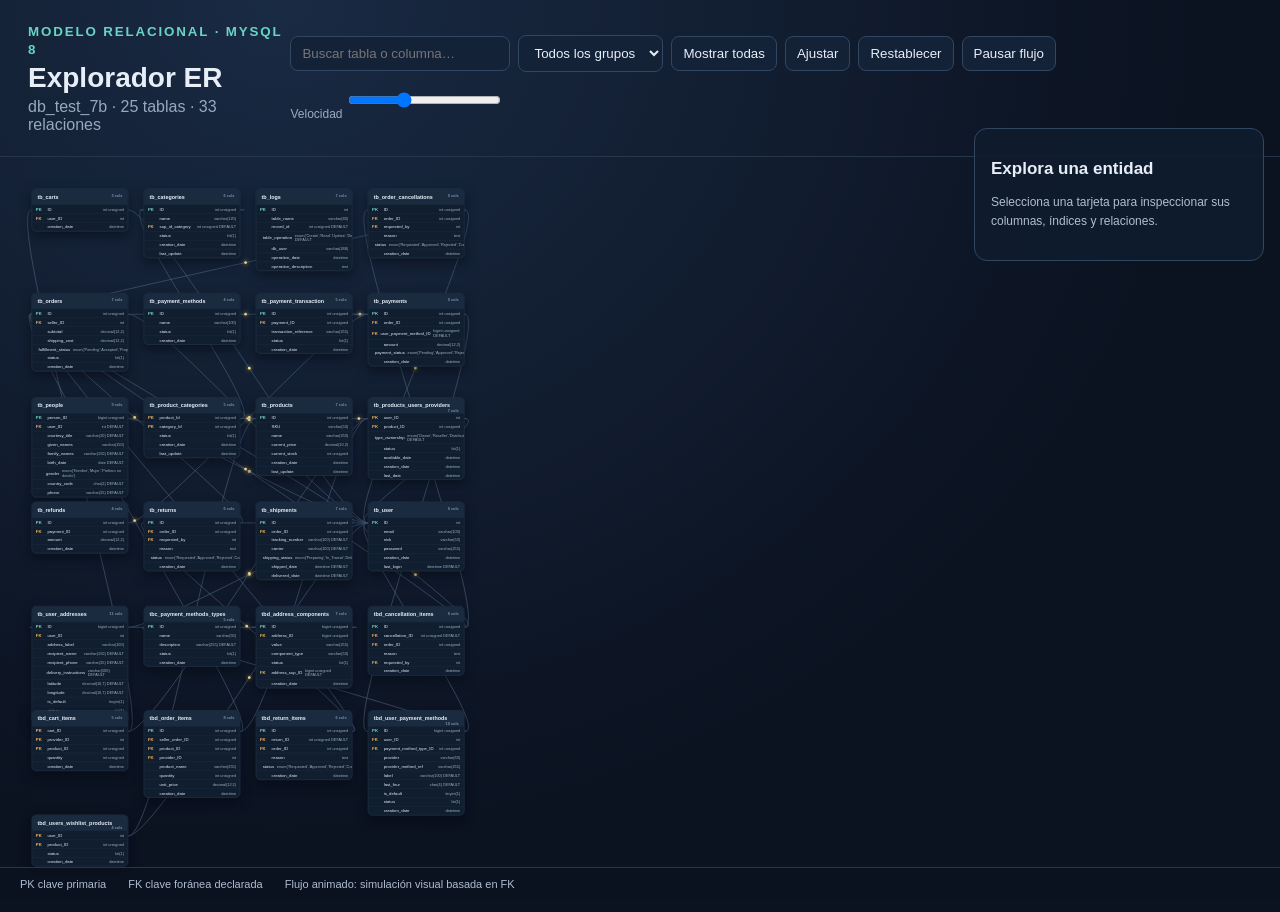
==== Practica03/Diagrama_ER_Interactivo/index.html @ 05bb65c0 "Practica03- Manipulación de Datos en Conexiones Remotas feat: se agrega un nuevo respaldo SQL, el di" ====
﻿<!doctype html><html lang="es"><head><meta charset="utf-8"><meta name="viewport" content="width=device-width,initial-scale=1"><title>Explorador ER · db_test_7b</title><link rel="stylesheet" href="styles.css"></head><body><header><div><small>MODELO RELACIONAL · MYSQL 8</small><h1>Explorador ER</h1><p>db_test_7b <span id="counts"></span></p></div><div class="toolbar"><input id="search" placeholder="Buscar tabla o columna…"><select id="groups"><option value="">Todos los grupos</option></select><button id="show">Mostrar todas</button><button id="fit">Ajustar</button><button id="reset">Restablecer</button><button id="pause">Pausar flujo</button><label>Velocidad <input id="speed" type="range" min=".3" max="2.5" step=".1" value="1"></label></div></header><main><section class="canvas" id="canvas"><div id="world"><svg id="edges"></svg><div id="nodes"></div></div></section><aside id="details"><h2>Explora una entidad</h2><p>Selecciona una tarjeta para inspeccionar sus columnas, índices y relaciones.</p></aside></main><footer><span>PK clave primaria</span><span>FK clave foránea declarada</span><span>Flujo animado: simulación visual basada en FK</span></footer><script src="app.js"></script></body></html>
---- Practica03/Diagrama_ER_Interactivo/styles.css ----
﻿:root{font-family:Inter,Segoe UI,sans-serif;color:#e8eef8;background:#0b1220}*{box-sizing:border-box}body{margin:0;background:radial-gradient(ellipse at 22% 0,#192a43,#0b1220 65%);min-height:100vh}header{padding:22px 28px;display:flex;align-items:center;justify-content:space-between;border-bottom:1px solid #26374c}h1{margin:4px 0;font-size:28px}small{color:#68d5c4;letter-spacing:.14em;font-weight:700}header p{color:#97a9bd;margin:0}.toolbar{display:flex;gap:8px;align-items:center;flex-wrap:wrap}.toolbar input#search{width:220px}input,select,button{background:#142238;border:1px solid #314661;color:#e7eef7;border-radius:8px;padding:9px 11px}button{cursor:pointer}button:hover{background:#203652}label{font-size:12px;color:#9cacc0}.canvas{position:relative;height:calc(100vh - 145px);overflow:hidden;cursor:grab;touch-action:none}.canvas.dragging{cursor:grabbing}#world{position:absolute;left:0;top:0;transform-origin:0 0}#edges{position:absolute;left:0;top:0;overflow:visible;pointer-events:none}#nodes{position:absolute;left:0;top:0}.node{position:absolute;width:250px;border:1px solid #304762;background:#111e30;border-radius:12px;box-shadow:0 12px 28px #03081188;overflow:hidden;animation:appear .55s both}.node.selected{border-color:#57d9c6;box-shadow:0 0 0 2px #57d9c633,0 12px 36px #0008}.node.dim{opacity:.15}.node h3{margin:0;padding:12px 14px;background:#1a2b40;font-size:14px;cursor:move}.node h3 small{float:right;letter-spacing:0;color:#7890aa;font-size:10px}.col{display:flex;gap:7px;align-items:center;padding:5px 10px;border-top:1px solid #1c2c40;font-size:11px}.col .badge{width:23px;color:#77d9c9;font-weight:800}.col.fk .badge{color:#f6b85e}.col em{font-style:normal;color:#9eafc2;margin-left:auto;font-size:10px}.edge{stroke:#49627e;stroke-width:1.6;fill:none;transition:stroke .3s,opacity .3s}.edge.active{stroke:#58d9c7;stroke-width:2.5}.flow{fill:#ffe08a;filter:drop-shadow(0 0 5px #ffd66d)}aside{position:fixed;right:16px;top:128px;width:290px;max-height:72vh;overflow:auto;background:#101d2eec;border:1px solid #314661;border-radius:13px;padding:16px;z-index:5}aside h2{font-size:17px}aside p,aside li{font-size:12px;line-height:1.6;color:#aebed0}footer{position:fixed;bottom:0;padding:10px 20px;background:#0b1220dd;border-top:1px solid #26374c;width:100%;display:flex;gap:22px;font-size:11px;color:#aebed0}@keyframes appear{from{opacity:0;transform:translateY(12px) scale(.98)}to{opacity:1;transform:none}}@media(max-width:900px){header{display:block}.toolbar{margin-top:14px}.canvas{height:calc(100vh - 205px)}aside{position:fixed;top:auto;bottom:40px;right:8px;width:250px;max-height:35vh}}
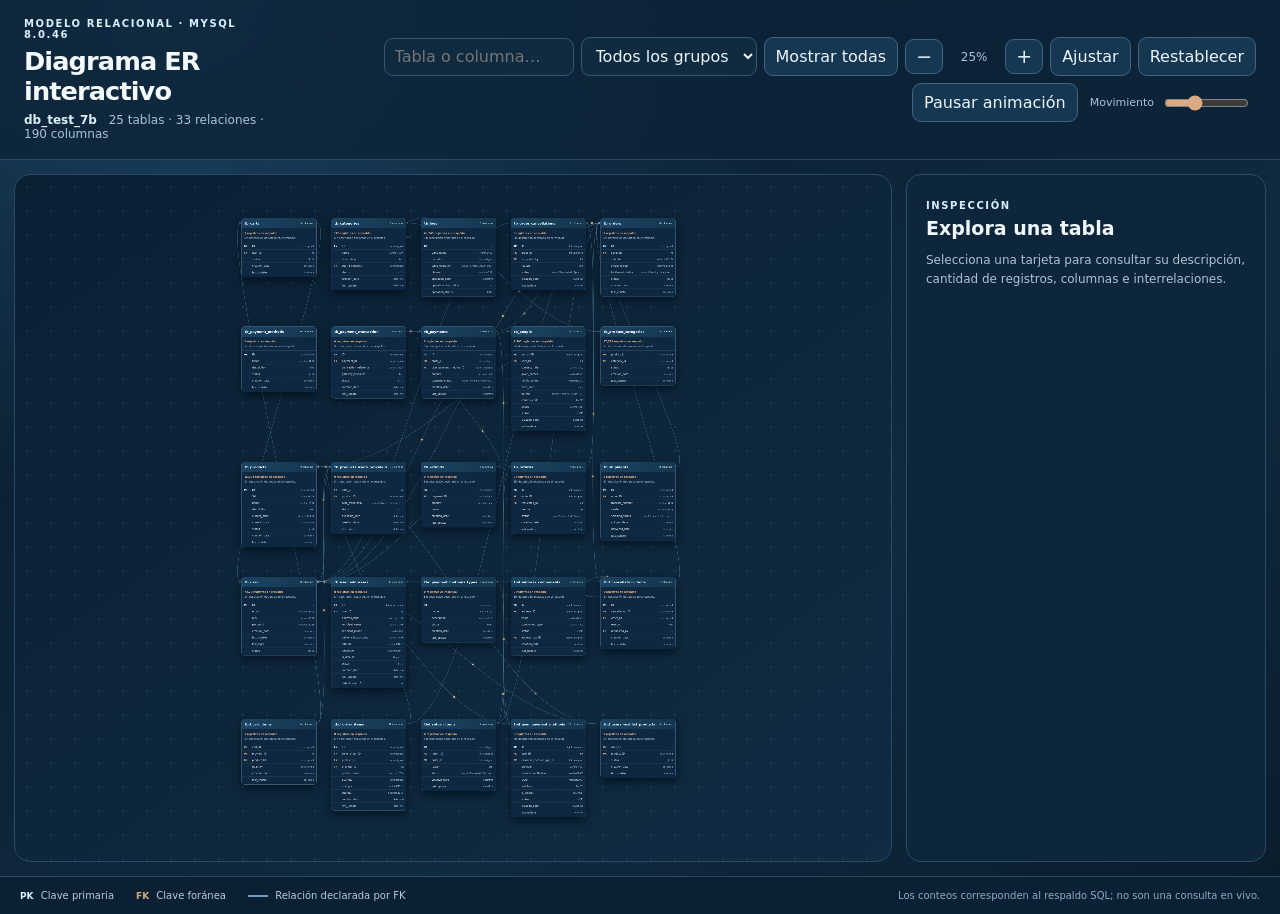
==== commit a31a2553: "Practica03 - Manipulación de Datos en Conexiones Remotas feat: Se modifico el diccionario y diagrama" ====
--- a/Practica03/Diagrama_ER_Interactivo/index.html
+++ b/Practica03/Diagrama_ER_Interactivo/index.html
@@ -1 +1,96 @@
-﻿<!doctype html><html lang="es"><head><meta charset="utf-8"><meta name="viewport" content="width=device-width,initial-scale=1"><title>Explorador ER · db_test_7b</title><link rel="stylesheet" href="styles.css"></head><body><header><div><small>MODELO RELACIONAL · MYSQL 8</small><h1>Explorador ER</h1><p>db_test_7b <span id="counts"></span></p></div><div class="toolbar"><input id="search" placeholder="Buscar tabla o columna…"><select id="groups"><option value="">Todos los grupos</option></select><button id="show">Mostrar todas</button><button id="fit">Ajustar</button><button id="reset">Restablecer</button><button id="pause">Pausar flujo</button><label>Velocidad <input id="speed" type="range" min=".3" max="2.5" step=".1" value="1"></label></div></header><main><section class="canvas" id="canvas"><div id="world"><svg id="edges"></svg><div id="nodes"></div></div></section><aside id="details"><h2>Explora una entidad</h2><p>Selecciona una tarjeta para inspeccionar sus columnas, índices y relaciones.</p></aside></main><footer><span>PK clave primaria</span><span>FK clave foránea declarada</span><span>Flujo animado: simulación visual basada en FK</span></footer><script src="app.js"></script></body></html>
+<!doctype html>
+<html lang="es">
+  <head>
+    <meta charset="utf-8" />
+    <meta name="viewport" content="width=device-width, initial-scale=1" />
+    <meta
+      name="description"
+      content="Diagrama ER interactivo de db_test_7b, contrastado con el respaldo SQL."
+    />
+    <title>Diagrama ER interactivo · db_test_7b</title>
+    <link rel="stylesheet" href="styles.css" />
+  </head>
+  <body>
+    <header class="app-header">
+      <div class="brand">
+        <p class="eyebrow">MODELO RELACIONAL · MYSQL 8.0.46</p>
+        <h1>Diagrama ER interactivo</h1>
+        <p class="subtitle">
+          <strong>db_test_7b</strong>
+          <span id="counts" aria-live="polite">Cargando esquema…</span>
+        </p>
+      </div>
+
+      <div class="toolbar" aria-label="Controles del diagrama">
+        <label class="search-label" for="search">Buscar</label>
+        <input
+          id="search"
+          type="search"
+          placeholder="Tabla o columna…"
+          autocomplete="off"
+        />
+        <select id="groups" aria-label="Filtrar por grupo">
+          <option value="">Todos los grupos</option>
+        </select>
+        <button id="show" type="button">Mostrar todas</button>
+        <button id="zoom-out" type="button" aria-label="Alejar">−</button>
+        <output id="zoom-level" aria-live="polite">100%</output>
+        <button id="zoom-in" type="button" aria-label="Acercar">+</button>
+        <button id="fit" type="button">Ajustar</button>
+        <button id="reset" type="button">Restablecer</button>
+        <button id="pause" type="button" aria-pressed="false">
+          Pausar animación
+        </button>
+        <label class="speed-control" for="speed">
+          Movimiento
+          <input
+            id="speed"
+            type="range"
+            min="0.4"
+            max="2.2"
+            step="0.1"
+            value="1"
+          />
+        </label>
+      </div>
+    </header>
+
+    <main class="workspace">
+      <section
+        class="canvas"
+        id="canvas"
+        aria-label="Lienzo del diagrama; arrastra para desplazar y usa la rueda para acercar"
+      >
+        <div id="world">
+          <svg id="edges" aria-hidden="true"></svg>
+          <div id="nodes"></div>
+        </div>
+        <div id="load-error" class="load-error" role="alert" hidden>
+          No se pudo cargar el esquema. Inicia un servidor local desde esta
+          carpeta y vuelve a abrir la página.
+        </div>
+      </section>
+
+      <aside id="details" class="details-panel" aria-live="polite">
+        <div class="details-empty">
+          <p class="eyebrow">INSPECCIÓN</p>
+          <h2>Explora una tabla</h2>
+          <p>
+            Selecciona una tarjeta para consultar su descripción, cantidad de
+            registros, columnas e interrelaciones.
+          </p>
+        </div>
+      </aside>
+    </main>
+
+    <footer class="legend">
+      <span><b class="legend-key pk">PK</b> Clave primaria</span>
+      <span><b class="legend-key fk">FK</b> Clave foránea</span>
+      <span><i class="legend-line"></i> Relación declarada por FK</span>
+      <span class="legend-note"
+        >Los conteos corresponden al respaldo SQL; no son una consulta en vivo.</span
+      >
+    </footer>
+    <script src="app.js"></script>
+  </body>
+</html>
--- a/Practica03/Diagrama_ER_Interactivo/styles.css
+++ b/Practica03/Diagrama_ER_Interactivo/styles.css
@@ -1 +1,744 @@
-﻿:root{font-family:Inter,Segoe UI,sans-serif;color:#e8eef8;background:#0b1220}*{box-sizing:border-box}body{margin:0;background:radial-gradient(ellipse at 22% 0,#192a43,#0b1220 65%);min-height:100vh}header{padding:22px 28px;display:flex;align-items:center;justify-content:space-between;border-bottom:1px solid #26374c}h1{margin:4px 0;font-size:28px}small{color:#68d5c4;letter-spacing:.14em;font-weight:700}header p{color:#97a9bd;margin:0}.toolbar{display:flex;gap:8px;align-items:center;flex-wrap:wrap}.toolbar input#search{width:220px}input,select,button{background:#142238;border:1px solid #314661;color:#e7eef7;border-radius:8px;padding:9px 11px}button{cursor:pointer}button:hover{background:#203652}label{font-size:12px;color:#9cacc0}.canvas{position:relative;height:calc(100vh - 145px);overflow:hidden;cursor:grab;touch-action:none}.canvas.dragging{cursor:grabbing}#world{position:absolute;left:0;top:0;transform-origin:0 0}#edges{position:absolute;left:0;top:0;overflow:visible;pointer-events:none}#nodes{position:absolute;left:0;top:0}.node{position:absolute;width:250px;border:1px solid #304762;background:#111e30;border-radius:12px;box-shadow:0 12px 28px #03081188;overflow:hidden;animation:appear .55s both}.node.selected{border-color:#57d9c6;box-shadow:0 0 0 2px #57d9c633,0 12px 36px #0008}.node.dim{opacity:.15}.node h3{margin:0;padding:12px 14px;background:#1a2b40;font-size:14px;cursor:move}.node h3 small{float:right;letter-spacing:0;color:#7890aa;font-size:10px}.col{display:flex;gap:7px;align-items:center;padding:5px 10px;border-top:1px solid #1c2c40;font-size:11px}.col .badge{width:23px;color:#77d9c9;font-weight:800}.col.fk .badge{color:#f6b85e}.col em{font-style:normal;color:#9eafc2;margin-left:auto;font-size:10px}.edge{stroke:#49627e;stroke-width:1.6;fill:none;transition:stroke .3s,opacity .3s}.edge.active{stroke:#58d9c7;stroke-width:2.5}.flow{fill:#ffe08a;filter:drop-shadow(0 0 5px #ffd66d)}aside{position:fixed;right:16px;top:128px;width:290px;max-height:72vh;overflow:auto;background:#101d2eec;border:1px solid #314661;border-radius:13px;padding:16px;z-index:5}aside h2{font-size:17px}aside p,aside li{font-size:12px;line-height:1.6;color:#aebed0}footer{position:fixed;bottom:0;padding:10px 20px;background:#0b1220dd;border-top:1px solid #26374c;width:100%;display:flex;gap:22px;font-size:11px;color:#aebed0}@keyframes appear{from{opacity:0;transform:translateY(12px) scale(.98)}to{opacity:1;transform:none}}@media(max-width:900px){header{display:block}.toolbar{margin-top:14px}.canvas{height:calc(100vh - 205px)}aside{position:fixed;top:auto;bottom:40px;right:8px;width:250px;max-height:35vh}}
+:root {
+  color-scheme: dark;
+  --navy: #12304a;
+  --navy-deep: #0a1b2b;
+  --navy-card: #102943;
+  --blue: #2474a6;
+  --blue-bright: #5aa6d3;
+  --blue-light: #dceffc;
+  --coffee: #9a6947;
+  --coffee-light: #d9aa83;
+  --ink: #eaf4fb;
+  --muted: #adc3d4;
+  --line: #31536f;
+  --speed: 1;
+  font-family:
+    Inter, ui-sans-serif, system-ui, -apple-system, BlinkMacSystemFont, "Segoe UI",
+    sans-serif;
+  color: var(--ink);
+  background: var(--navy-deep);
+}
+
+* {
+  box-sizing: border-box;
+}
+
+body {
+  min-width: 320px;
+  min-height: 100vh;
+  margin: 0;
+  background:
+    radial-gradient(ellipse at 14% 0%, #1b4566 0, transparent 40%),
+    linear-gradient(145deg, #0a1b2b, #102a40 65%, #0b1c2c);
+}
+
+button,
+input,
+select {
+  font: inherit;
+}
+
+button,
+select,
+input {
+  color: var(--ink);
+}
+
+button {
+  border: 1px solid #41647f;
+  border-radius: 9px;
+  background: #163752;
+  padding: 9px 11px;
+  cursor: pointer;
+  transition:
+    background 180ms ease,
+    border-color 180ms ease,
+    transform 180ms ease;
+}
+
+button:hover {
+  border-color: var(--blue-bright);
+  background: #1e4a6a;
+}
+
+button:active {
+  transform: translateY(1px);
+}
+
+button:focus-visible,
+input:focus-visible,
+select:focus-visible {
+  outline: 2px solid var(--blue-light);
+  outline-offset: 2px;
+}
+
+.app-header {
+  min-height: 132px;
+  display: flex;
+  align-items: center;
+  justify-content: space-between;
+  gap: 24px;
+  padding: 18px 24px;
+  border-bottom: 1px solid #294862;
+  background: #0d2438cc;
+  backdrop-filter: blur(14px);
+}
+
+.brand {
+  min-width: 250px;
+}
+
+.eyebrow {
+  margin: 0 0 6px;
+  color: var(--blue-light);
+  font-size: 10px;
+  font-weight: 800;
+  letter-spacing: 0.16em;
+}
+
+h1 {
+  margin: 0;
+  color: #f4f9fd;
+  font-size: clamp(22px, 2vw, 29px);
+  letter-spacing: -0.035em;
+}
+
+.subtitle {
+  margin: 7px 0 0;
+  color: var(--muted);
+  font-size: 12px;
+}
+
+.subtitle strong {
+  color: var(--blue-light);
+}
+
+#counts {
+  margin-left: 8px;
+}
+
+.toolbar {
+  display: flex;
+  align-items: center;
+  justify-content: flex-end;
+  gap: 7px;
+  flex-wrap: wrap;
+}
+
+.toolbar input,
+.toolbar select {
+  min-height: 38px;
+  border: 1px solid #355873;
+  border-radius: 9px;
+  background: #102a40;
+  padding: 8px 10px;
+}
+
+.toolbar input#search {
+  width: 190px;
+}
+
+.search-label {
+  position: absolute;
+  width: 1px;
+  height: 1px;
+  padding: 0;
+  overflow: hidden;
+  clip: rect(0, 0, 0, 0);
+  white-space: nowrap;
+  border: 0;
+}
+
+#zoom-out,
+#zoom-in {
+  min-width: 38px;
+  padding: 7px;
+  color: var(--blue-light);
+  font-size: 19px;
+  line-height: 1;
+}
+
+#zoom-level {
+  min-width: 48px;
+  color: var(--muted);
+  text-align: center;
+  font-variant-numeric: tabular-nums;
+  font-size: 12px;
+}
+
+.speed-control {
+  display: flex;
+  align-items: center;
+  gap: 8px;
+  padding: 0 5px;
+  color: var(--muted);
+  font-size: 11px;
+}
+
+.speed-control input {
+  width: 85px;
+  min-height: auto;
+  padding: 0;
+  accent-color: var(--coffee-light);
+}
+
+.workspace {
+  display: grid;
+  grid-template-columns: minmax(0, 1fr) 360px;
+  gap: 14px;
+  min-height: 0;
+  height: calc(100vh - 184px);
+  padding: 14px;
+}
+
+.canvas {
+  position: relative;
+  min-width: 0;
+  min-height: 360px;
+  overflow: hidden;
+  border: 1px solid #294a65;
+  border-radius: 16px;
+  background-color: #0e263a;
+  background-image:
+    radial-gradient(#8eb3cc24 1px, transparent 1px),
+    linear-gradient(145deg, #0b2033, #102b42);
+  background-size:
+    24px 24px,
+    auto;
+  cursor: grab;
+  touch-action: none;
+}
+
+.canvas.dragging {
+  cursor: grabbing;
+}
+
+#world {
+  position: absolute;
+  inset: 0 auto auto 0;
+  transform-origin: 0 0;
+  will-change: transform;
+}
+
+#edges,
+#nodes {
+  position: absolute;
+  inset: 0 auto auto 0;
+}
+
+#edges {
+  overflow: visible;
+}
+
+.edge {
+  fill: none;
+  stroke: #6f9dbb;
+  stroke-width: 1.7;
+  opacity: 0.42;
+  pointer-events: stroke;
+  cursor: pointer;
+  transition:
+    opacity 180ms ease,
+    stroke 180ms ease,
+    stroke-width 180ms ease;
+}
+
+.edge:hover,
+.edge.active {
+  stroke: var(--blue-light);
+  stroke-width: 2.8;
+  opacity: 0.96;
+}
+
+.edge.selected-relation {
+  stroke: var(--coffee-light);
+  stroke-width: 4;
+  opacity: 1;
+}
+
+.edge.muted {
+  opacity: 0.08;
+}
+
+.edge.filtered-edge {
+  opacity: 0.035;
+  pointer-events: none;
+}
+
+.edge-arrow {
+  fill: #8cb7d2;
+}
+
+.flow-particle {
+  fill: var(--coffee-light);
+  filter: drop-shadow(0 0 5px #d9aa83aa);
+  pointer-events: none;
+}
+
+.node {
+  position: absolute;
+  width: 300px;
+  overflow: hidden;
+  border: 1px solid #395a74;
+  border-radius: 12px;
+  background: #102943f5;
+  box-shadow: 0 15px 34px #020b13a8;
+  animation: enter-node calc(440ms / var(--speed)) cubic-bezier(0.2, 0.7, 0.2, 1)
+    both;
+  transition:
+    opacity 180ms ease,
+    border-color 180ms ease,
+    box-shadow 180ms ease,
+    filter 180ms ease;
+}
+
+.node.selected {
+  z-index: 2;
+  border-color: var(--blue-light);
+  box-shadow:
+    0 0 0 2px #75b7de67,
+    0 18px 45px #020b13bb;
+}
+
+.node.related {
+  border-color: var(--coffee);
+  box-shadow: 0 0 0 1px #9a694762;
+}
+
+.node.dim {
+  opacity: 0.24;
+}
+
+.node.filtered-out {
+  display: none;
+}
+
+.node-heading {
+  width: 100%;
+  min-height: 40px;
+  display: flex;
+  align-items: center;
+  justify-content: space-between;
+  gap: 8px;
+  padding: 10px 12px;
+  border: 0;
+  border-radius: 0;
+  background: linear-gradient(105deg, #1b4564, #153750);
+  text-align: left;
+  cursor: grab;
+}
+
+.node-heading:active {
+  cursor: grabbing;
+}
+
+.node-title {
+  overflow-wrap: anywhere;
+  color: #eff8ff;
+  font-size: 13px;
+  font-weight: 750;
+}
+
+.node-column-count {
+  flex: 0 0 auto;
+  color: var(--blue-light);
+  font-size: 9px;
+  white-space: nowrap;
+}
+
+.node-summary {
+  padding: 8px 11px 9px;
+  border-bottom: 1px solid #26445c;
+}
+
+.record-count {
+  color: var(--coffee-light);
+  font-size: 10px;
+  font-weight: 750;
+}
+
+.node-description {
+  margin: 5px 0 0;
+  color: #b9ccda;
+  font-size: 10px;
+  line-height: 1.42;
+}
+
+.column-list {
+  padding: 3px 0 5px;
+}
+
+.column-row {
+  min-height: 26px;
+  display: grid;
+  grid-template-columns: 27px minmax(0, 1fr) auto;
+  align-items: center;
+  gap: 5px;
+  padding: 3px 10px;
+  border-bottom: 1px solid #1c374d;
+  transition: background 150ms ease;
+}
+
+.column-row:last-child {
+  border-bottom: 0;
+}
+
+.column-row.match-column {
+  background: #9a694744;
+  box-shadow: inset 3px 0 var(--coffee-light);
+}
+
+.column-badge {
+  color: transparent;
+  font-size: 9px;
+  font-weight: 850;
+}
+
+.column-badge.pk {
+  color: var(--blue-light);
+}
+
+.column-badge.fk {
+  color: var(--coffee-light);
+}
+
+.column-name {
+  overflow-wrap: anywhere;
+  color: #e2edf5;
+  font-size: 10px;
+}
+
+.column-type {
+  max-width: 125px;
+  overflow: hidden;
+  color: #9eb8cb;
+  font-size: 9px;
+  font-style: normal;
+  text-overflow: ellipsis;
+  white-space: nowrap;
+}
+
+.details-panel {
+  min-width: 0;
+  height: 100%;
+  overflow: auto;
+  border: 1px solid #2c4c66;
+  border-radius: 15px;
+  background: #0e263bf2;
+  padding: 17px;
+  scrollbar-color: #45667f transparent;
+  scrollbar-width: thin;
+}
+
+.details-empty {
+  padding: 8px 2px;
+}
+
+.details-empty h2,
+.details-panel h2 {
+  margin: 4px 0 9px;
+  color: #f0f7fc;
+  font-size: 19px;
+  overflow-wrap: anywhere;
+}
+
+.details-empty p:last-child,
+.details-description,
+.muted-text {
+  color: var(--muted);
+  font-size: 12px;
+  line-height: 1.55;
+}
+
+.details-top {
+  display: flex;
+  align-items: flex-start;
+  justify-content: space-between;
+  gap: 12px;
+}
+
+.details-top .eyebrow {
+  margin-bottom: 3px;
+}
+
+.close-details {
+  width: 32px;
+  min-width: 32px;
+  padding: 5px;
+  color: var(--blue-light);
+  font-size: 21px;
+  line-height: 1;
+}
+
+.details-count {
+  margin: 3px 0 10px;
+  padding: 9px 10px;
+  border: 1px solid #7c573e;
+  border-radius: 9px;
+  background: #533c2d66;
+  color: var(--coffee-light);
+  font-size: 12px;
+  font-weight: 750;
+}
+
+.details-count.unverified {
+  border-color: #617082;
+  background: #33485a55;
+  color: #c5d0d8;
+}
+
+.details-description {
+  margin: 0 0 12px;
+}
+
+.table-meta {
+  display: grid;
+  grid-template-columns: 65px minmax(0, 1fr);
+  gap: 6px 9px;
+  margin: 0 0 18px;
+  padding: 10px;
+  border-radius: 9px;
+  background: #142f46;
+  font-size: 10px;
+}
+
+.table-meta dt {
+  color: var(--blue-light);
+  font-weight: 750;
+}
+
+.table-meta dd {
+  min-width: 0;
+  margin: 0;
+  color: #c1d2df;
+  overflow-wrap: anywhere;
+}
+
+.details-panel h3 {
+  margin: 18px 0 8px;
+  color: var(--blue-light);
+  font-size: 12px;
+  letter-spacing: 0.04em;
+}
+
+.detail-column {
+  margin: 0 0 7px;
+  padding: 9px 10px;
+  border: 1px solid #294861;
+  border-radius: 9px;
+  background: #112b42;
+}
+
+.detail-column-header {
+  display: flex;
+  align-items: baseline;
+  justify-content: space-between;
+  gap: 8px;
+  margin-bottom: 5px;
+  overflow-wrap: anywhere;
+  color: #eff7fc;
+  font-size: 11px;
+}
+
+.detail-key-flags {
+  flex: 0 0 auto;
+  color: var(--coffee-light);
+  font-size: 9px;
+  font-weight: 800;
+}
+
+.detail-line {
+  margin: 3px 0;
+  color: #b7cad8;
+  font-size: 10px;
+  line-height: 1.45;
+  overflow-wrap: anywhere;
+}
+
+.detail-line span:first-child {
+  color: var(--blue-light);
+  font-weight: 700;
+}
+
+.relation-list {
+  display: grid;
+  gap: 7px;
+  margin: 0;
+  padding: 0;
+  list-style: none;
+}
+
+.relation-list li {
+  padding: 8px 9px;
+  border-left: 2px solid var(--coffee);
+  background: #152e43;
+}
+
+.relation-button {
+  width: 100%;
+  border: 0;
+  background: transparent;
+  padding: 0;
+  color: var(--blue-light);
+  text-align: left;
+  overflow-wrap: anywhere;
+  font-size: 10px;
+}
+
+.relation-button:hover {
+  border-color: transparent;
+  background: transparent;
+  color: white;
+  text-decoration: underline;
+}
+
+.relation-list small {
+  display: block;
+  margin-top: 5px;
+  color: var(--muted);
+  font-size: 9px;
+  line-height: 1.45;
+}
+
+.legend {
+  min-height: 38px;
+  display: flex;
+  align-items: center;
+  flex-wrap: wrap;
+  gap: 10px 22px;
+  padding: 7px 20px;
+  border-top: 1px solid #294862;
+  background: #0b2033;
+  color: #bbcad6;
+  font-size: 10px;
+}
+
+.legend-key {
+  display: inline-block;
+  margin-right: 4px;
+  font-size: 9px;
+}
+
+.legend-key.pk {
+  color: var(--blue-light);
+}
+
+.legend-key.fk {
+  color: var(--coffee-light);
+}
+
+.legend-line {
+  display: inline-block;
+  width: 20px;
+  margin-right: 4px;
+  border-top: 2px solid #6f9dbb;
+  vertical-align: middle;
+}
+
+.legend-note {
+  margin-left: auto;
+  color: #91aabd;
+}
+
+.load-error {
+  position: absolute;
+  inset: 20px 20px auto;
+  z-index: 4;
+  padding: 14px;
+  border: 1px solid #b9855e;
+  border-radius: 10px;
+  background: #432f24;
+  color: #f5ddc9;
+}
+
+.load-error[hidden] {
+  display: none;
+}
+
+@keyframes enter-node {
+  from {
+    opacity: 0;
+    transform: translateY(12px) scale(0.985);
+  }
+  to {
+    opacity: 1;
+    transform: translateY(0) scale(1);
+  }
+}
+
+@media (max-width: 1180px) {
+  .app-header {
+    align-items: flex-start;
+    flex-direction: column;
+    gap: 12px;
+  }
+
+  .toolbar {
+    justify-content: flex-start;
+  }
+
+  .workspace {
+    height: calc(100vh - 220px);
+    grid-template-columns: minmax(0, 1fr) 320px;
+  }
+}
+
+@media (max-width: 760px) {
+  .app-header {
+    padding: 16px;
+  }
+
+  .brand {
+    min-width: 0;
+  }
+
+  .toolbar {
+    gap: 6px;
+  }
+
+  .toolbar input#search {
+    flex: 1 1 170px;
+  }
+
+  .speed-control {
+    padding: 4px 0;
+  }
+
+  .workspace {
+    display: flex;
+    height: auto;
+    flex-direction: column;
+    padding: 10px;
+  }
+
+  .canvas {
+    height: 62vh;
+    min-height: 420px;
+    flex: 0 0 auto;
+  }
+
+  .details-panel {
+    height: auto;
+    max-height: 52vh;
+  }
+
+  .legend {
+    padding: 10px 14px;
+  }
+
+  .legend-note {
+    flex-basis: 100%;
+    margin-left: 0;
+  }
+}
+
+@media (prefers-reduced-motion: reduce) {
+  *,
+  *::before,
+  *::after {
+    scroll-behavior: auto !important;
+    animation-duration: 0.01ms !important;
+    animation-iteration-count: 1 !important;
+    transition-duration: 0.01ms !important;
+  }
+}
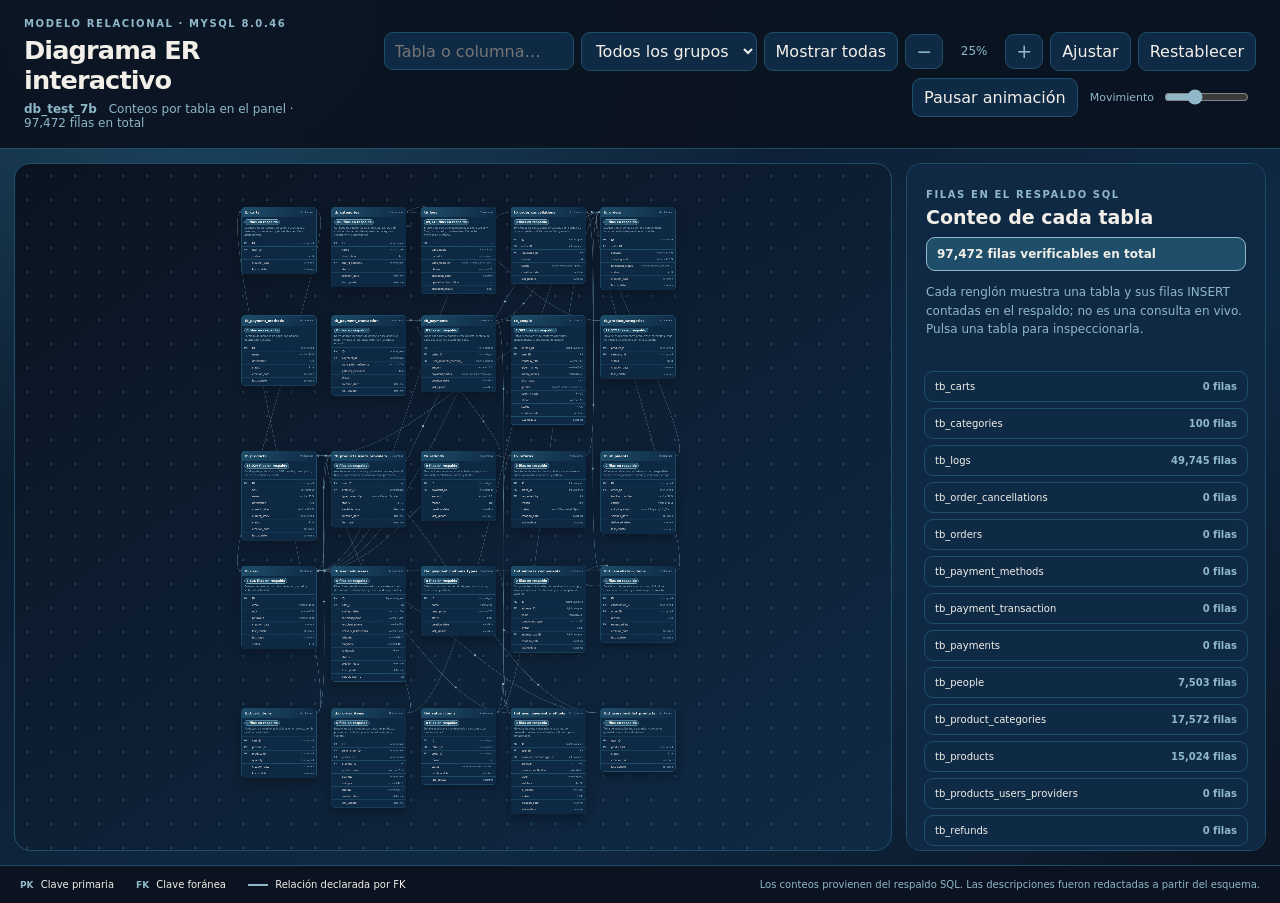
==== commit 2a0e758b: "Practica03 - Manipulación de Datos en Conexiones Remotas feat: Se modifico el diccionario y diagrama" ====
--- a/Practica03/Diagrama_ER_Interactivo/index.html
+++ b/Practica03/Diagrama_ER_Interactivo/index.html
@@ -76,8 +76,8 @@
           <p class="eyebrow">INSPECCIÓN</p>
           <h2>Explora una tabla</h2>
           <p>
-            Selecciona una tarjeta para consultar su descripción, cantidad de
-            registros, columnas e interrelaciones.
+            Consulta aquí el conteo verificable de cada tabla. Selecciona una
+            tarjeta para ver sus columnas e interrelaciones.
           </p>
         </div>
       </aside>
@@ -88,7 +88,7 @@
       <span><b class="legend-key fk">FK</b> Clave foránea</span>
       <span><i class="legend-line"></i> Relación declarada por FK</span>
       <span class="legend-note"
-        >Los conteos corresponden al respaldo SQL; no son una consulta en vivo.</span
+        >Los conteos provienen del respaldo SQL. Las descripciones fueron redactadas a partir del esquema.</span
       >
     </footer>
     <script src="app.js"></script>
--- a/Practica03/Diagrama_ER_Interactivo/styles.css
+++ b/Practica03/Diagrama_ER_Interactivo/styles.css
@@ -1,16 +1,15 @@
 :root {
   color-scheme: dark;
-  --navy: #12304a;
-  --navy-deep: #0a1b2b;
-  --navy-card: #102943;
-  --blue: #2474a6;
-  --blue-bright: #5aa6d3;
-  --blue-light: #dceffc;
-  --coffee: #9a6947;
-  --coffee-light: #d9aa83;
-  --ink: #eaf4fb;
-  --muted: #adc3d4;
-  --line: #31536f;
+  --navy: #0F2A45;
+  --navy-deep: #0B1320;
+  --navy-card: #0F2A45;
+  --blue: #1E4E6A;
+  --blue-bright: #8FB8C9;
+  --blue-light: #8FB8C9;
+  --accent: #8FB8C9;
+  --ink: #F2EFE9;
+  --muted: #8FB8C9;
+  --line: #1E4E6A;
   --speed: 1;
   font-family:
     Inter, ui-sans-serif, system-ui, -apple-system, BlinkMacSystemFont, "Segoe UI",
@@ -28,8 +27,8 @@
   min-height: 100vh;
   margin: 0;
   background:
-    radial-gradient(ellipse at 14% 0%, #1b4566 0, transparent 40%),
-    linear-gradient(145deg, #0a1b2b, #102a40 65%, #0b1c2c);
+    radial-gradient(ellipse at 14% 0%, #1E4E6A 0, transparent 40%),
+    linear-gradient(145deg, #0B1320, #0F2A45 65%, #0B1320);
 }
 
 button,
@@ -45,9 +44,9 @@
 }
 
 button {
-  border: 1px solid #41647f;
+  border: 1px solid #1E4E6A;
   border-radius: 9px;
-  background: #163752;
+  background: #0F2A45;
   padding: 9px 11px;
   cursor: pointer;
   transition:
@@ -58,7 +57,7 @@
 
 button:hover {
   border-color: var(--blue-bright);
-  background: #1e4a6a;
+  background: #1E4E6A;
 }
 
 button:active {
@@ -79,8 +78,8 @@
   justify-content: space-between;
   gap: 24px;
   padding: 18px 24px;
-  border-bottom: 1px solid #294862;
-  background: #0d2438cc;
+  border-bottom: 1px solid #1E4E6A;
+  background: #0B1320ee;
   backdrop-filter: blur(14px);
 }
 
@@ -98,7 +97,7 @@
 
 h1 {
   margin: 0;
-  color: #f4f9fd;
+  color: #F2EFE9;
   font-size: clamp(22px, 2vw, 29px);
   letter-spacing: -0.035em;
 }
@@ -128,9 +127,9 @@
 .toolbar input,
 .toolbar select {
   min-height: 38px;
-  border: 1px solid #355873;
+  border: 1px solid #1E4E6A;
   border-radius: 9px;
-  background: #102a40;
+  background: #0F2A45;
   padding: 8px 10px;
 }
 
@@ -179,7 +178,7 @@
   width: 85px;
   min-height: auto;
   padding: 0;
-  accent-color: var(--coffee-light);
+  accent-color: var(--accent);
 }
 
 .workspace {
@@ -196,12 +195,12 @@
   min-width: 0;
   min-height: 360px;
   overflow: hidden;
-  border: 1px solid #294a65;
+  border: 1px solid #1E4E6A;
   border-radius: 16px;
-  background-color: #0e263a;
+  background-color: #0B1320;
   background-image:
-    radial-gradient(#8eb3cc24 1px, transparent 1px),
-    linear-gradient(145deg, #0b2033, #102b42);
+    radial-gradient(#8FB8C933 1px, transparent 1px),
+    linear-gradient(145deg, #0B1320, #0F2A45);
   background-size:
     24px 24px,
     auto;
@@ -232,7 +231,7 @@
 
 .edge {
   fill: none;
-  stroke: #6f9dbb;
+  stroke: #8FB8C9;
   stroke-width: 1.7;
   opacity: 0.42;
   pointer-events: stroke;
@@ -251,7 +250,7 @@
 }
 
 .edge.selected-relation {
-  stroke: var(--coffee-light);
+  stroke: var(--accent);
   stroke-width: 4;
   opacity: 1;
 }
@@ -266,12 +265,12 @@
 }
 
 .edge-arrow {
-  fill: #8cb7d2;
+  fill: #8FB8C9;
 }
 
 .flow-particle {
-  fill: var(--coffee-light);
-  filter: drop-shadow(0 0 5px #d9aa83aa);
+  fill: var(--accent);
+  filter: drop-shadow(0 0 5px #8FB8C988);
   pointer-events: none;
 }
 
@@ -279,10 +278,10 @@
   position: absolute;
   width: 300px;
   overflow: hidden;
-  border: 1px solid #395a74;
+  border: 1px solid #1E4E6A;
   border-radius: 12px;
-  background: #102943f5;
-  box-shadow: 0 15px 34px #020b13a8;
+  background: #0F2A45f5;
+  box-shadow: 0 15px 34px #0B1320a8;
   animation: enter-node calc(440ms / var(--speed)) cubic-bezier(0.2, 0.7, 0.2, 1)
     both;
   transition:
@@ -296,13 +295,13 @@
   z-index: 2;
   border-color: var(--blue-light);
   box-shadow:
-    0 0 0 2px #75b7de67,
-    0 18px 45px #020b13bb;
+    0 0 0 2px #8FB8C967,
+    0 18px 45px #0B1320bb;
 }
 
 .node.related {
-  border-color: var(--coffee);
-  box-shadow: 0 0 0 1px #9a694762;
+  border-color: var(--accent);
+  box-shadow: 0 0 0 1px #8FB8C962;
 }
 
 .node.dim {
@@ -323,7 +322,7 @@
   padding: 10px 12px;
   border: 0;
   border-radius: 0;
-  background: linear-gradient(105deg, #1b4564, #153750);
+  background: linear-gradient(105deg, #1E4E6A, #0F2A45);
   text-align: left;
   cursor: grab;
 }
@@ -334,7 +333,7 @@
 
 .node-title {
   overflow-wrap: anywhere;
-  color: #eff8ff;
+  color: #F2EFE9;
   font-size: 13px;
   font-weight: 750;
 }
@@ -348,18 +347,26 @@
 
 .node-summary {
   padding: 8px 11px 9px;
-  border-bottom: 1px solid #26445c;
+  border-bottom: 1px solid #1E4E6A;
 }
 
 .record-count {
-  color: var(--coffee-light);
-  font-size: 10px;
+  display: inline-flex;
+  align-items: center;
+  min-height: 22px;
+  padding: 3px 7px;
+  border: 1px solid #8FB8C9;
+  border-radius: 999px;
+  background: #1E4E6A;
+  color: #F2EFE9;
+  font-size: 12px;
   font-weight: 750;
+  line-height: 1.2;
 }
 
 .node-description {
   margin: 5px 0 0;
-  color: #b9ccda;
+  color: #8FB8C9;
   font-size: 10px;
   line-height: 1.42;
 }
@@ -375,7 +382,7 @@
   align-items: center;
   gap: 5px;
   padding: 3px 10px;
-  border-bottom: 1px solid #1c374d;
+  border-bottom: 1px solid #1E4E6A;
   transition: background 150ms ease;
 }
 
@@ -384,8 +391,8 @@
 }
 
 .column-row.match-column {
-  background: #9a694744;
-  box-shadow: inset 3px 0 var(--coffee-light);
+  background: #8FB8C944;
+  box-shadow: inset 3px 0 var(--accent);
 }
 
 .column-badge {
@@ -399,19 +406,19 @@
 }
 
 .column-badge.fk {
-  color: var(--coffee-light);
+  color: var(--accent);
 }
 
 .column-name {
   overflow-wrap: anywhere;
-  color: #e2edf5;
+  color: #F2EFE9;
   font-size: 10px;
 }
 
 .column-type {
   max-width: 125px;
   overflow: hidden;
-  color: #9eb8cb;
+  color: #8FB8C9;
   font-size: 9px;
   font-style: normal;
   text-overflow: ellipsis;
@@ -422,11 +429,11 @@
   min-width: 0;
   height: 100%;
   overflow: auto;
-  border: 1px solid #2c4c66;
+  border: 1px solid #1E4E6A;
   border-radius: 15px;
-  background: #0e263bf2;
+  background: #0F2A45f2;
   padding: 17px;
-  scrollbar-color: #45667f transparent;
+  scrollbar-color: #1E4E6A transparent;
   scrollbar-width: thin;
 }
 
@@ -437,7 +444,7 @@
 .details-empty h2,
 .details-panel h2 {
   margin: 4px 0 9px;
-  color: #f0f7fc;
+  color: #F2EFE9;
   font-size: 19px;
   overflow-wrap: anywhere;
 }
@@ -470,21 +477,65 @@
   line-height: 1;
 }
 
+.overview-button {
+  flex: 0 0 auto;
+  padding: 6px 8px;
+  color: var(--blue-light);
+  font-size: 10px;
+}
+
+.table-count-list {
+  display: grid;
+  gap: 6px;
+  margin-top: 12px;
+}
+
+.table-count-row {
+  display: flex;
+  align-items: center;
+  justify-content: space-between;
+  gap: 8px;
+  min-width: 0;
+  padding: 9px 10px;
+  border-color: #1E4E6A;
+  background: #0F2A45;
+  text-align: left;
+}
+
+.table-count-row:hover {
+  border-color: var(--accent);
+  background: #1E4E6A;
+}
+
+.table-count-name {
+  min-width: 0;
+  overflow-wrap: anywhere;
+  color: #F2EFE9;
+  font-size: 10px;
+}
+
+.table-count-value {
+  flex: 0 0 auto;
+  color: var(--accent);
+  font-size: 10px;
+  font-variant-numeric: tabular-nums;
+}
+
 .details-count {
   margin: 3px 0 10px;
   padding: 9px 10px;
-  border: 1px solid #7c573e;
+  border: 1px solid #8FB8C9;
   border-radius: 9px;
-  background: #533c2d66;
-  color: var(--coffee-light);
+  background: #1E4E6A;
+  color: #F2EFE9;
   font-size: 12px;
   font-weight: 750;
 }
 
 .details-count.unverified {
-  border-color: #617082;
-  background: #33485a55;
-  color: #c5d0d8;
+  border-color: #1E4E6A;
+  background: #0B1320;
+  color: #8FB8C9;
 }
 
 .details-description {
@@ -498,7 +549,7 @@
   margin: 0 0 18px;
   padding: 10px;
   border-radius: 9px;
-  background: #142f46;
+  background: #0B1320;
   font-size: 10px;
 }
 
@@ -510,7 +561,7 @@
 .table-meta dd {
   min-width: 0;
   margin: 0;
-  color: #c1d2df;
+  color: #8FB8C9;
   overflow-wrap: anywhere;
 }
 
@@ -524,9 +575,9 @@
 .detail-column {
   margin: 0 0 7px;
   padding: 9px 10px;
-  border: 1px solid #294861;
+  border: 1px solid #1E4E6A;
   border-radius: 9px;
-  background: #112b42;
+  background: #0F2A45;
 }
 
 .detail-column-header {
@@ -536,20 +587,20 @@
   gap: 8px;
   margin-bottom: 5px;
   overflow-wrap: anywhere;
-  color: #eff7fc;
+  color: #F2EFE9;
   font-size: 11px;
 }
 
 .detail-key-flags {
   flex: 0 0 auto;
-  color: var(--coffee-light);
+  color: var(--accent);
   font-size: 9px;
   font-weight: 800;
 }
 
 .detail-line {
   margin: 3px 0;
-  color: #b7cad8;
+  color: #8FB8C9;
   font-size: 10px;
   line-height: 1.45;
   overflow-wrap: anywhere;
@@ -570,8 +621,8 @@
 
 .relation-list li {
   padding: 8px 9px;
-  border-left: 2px solid var(--coffee);
-  background: #152e43;
+  border-left: 2px solid var(--accent);
+  background: #0F2A45;
 }
 
 .relation-button {
@@ -588,7 +639,7 @@
 .relation-button:hover {
   border-color: transparent;
   background: transparent;
-  color: white;
+  color: #F2EFE9;
   text-decoration: underline;
 }
 
@@ -607,9 +658,9 @@
   flex-wrap: wrap;
   gap: 10px 22px;
   padding: 7px 20px;
-  border-top: 1px solid #294862;
-  background: #0b2033;
-  color: #bbcad6;
+  border-top: 1px solid #1E4E6A;
+  background: #0B1320;
+  color: #F2EFE9;
   font-size: 10px;
 }
 
@@ -624,20 +675,20 @@
 }
 
 .legend-key.fk {
-  color: var(--coffee-light);
+  color: var(--accent);
 }
 
 .legend-line {
   display: inline-block;
   width: 20px;
   margin-right: 4px;
-  border-top: 2px solid #6f9dbb;
+  border-top: 2px solid #8FB8C9;
   vertical-align: middle;
 }
 
 .legend-note {
   margin-left: auto;
-  color: #91aabd;
+  color: #8FB8C9;
 }
 
 .load-error {
@@ -645,10 +696,10 @@
   inset: 20px 20px auto;
   z-index: 4;
   padding: 14px;
-  border: 1px solid #b9855e;
+  border: 1px solid #8FB8C9;
   border-radius: 10px;
-  background: #432f24;
-  color: #f5ddc9;
+  background: #0F2A45;
+  color: #F2EFE9;
 }
 
 .load-error[hidden] {
